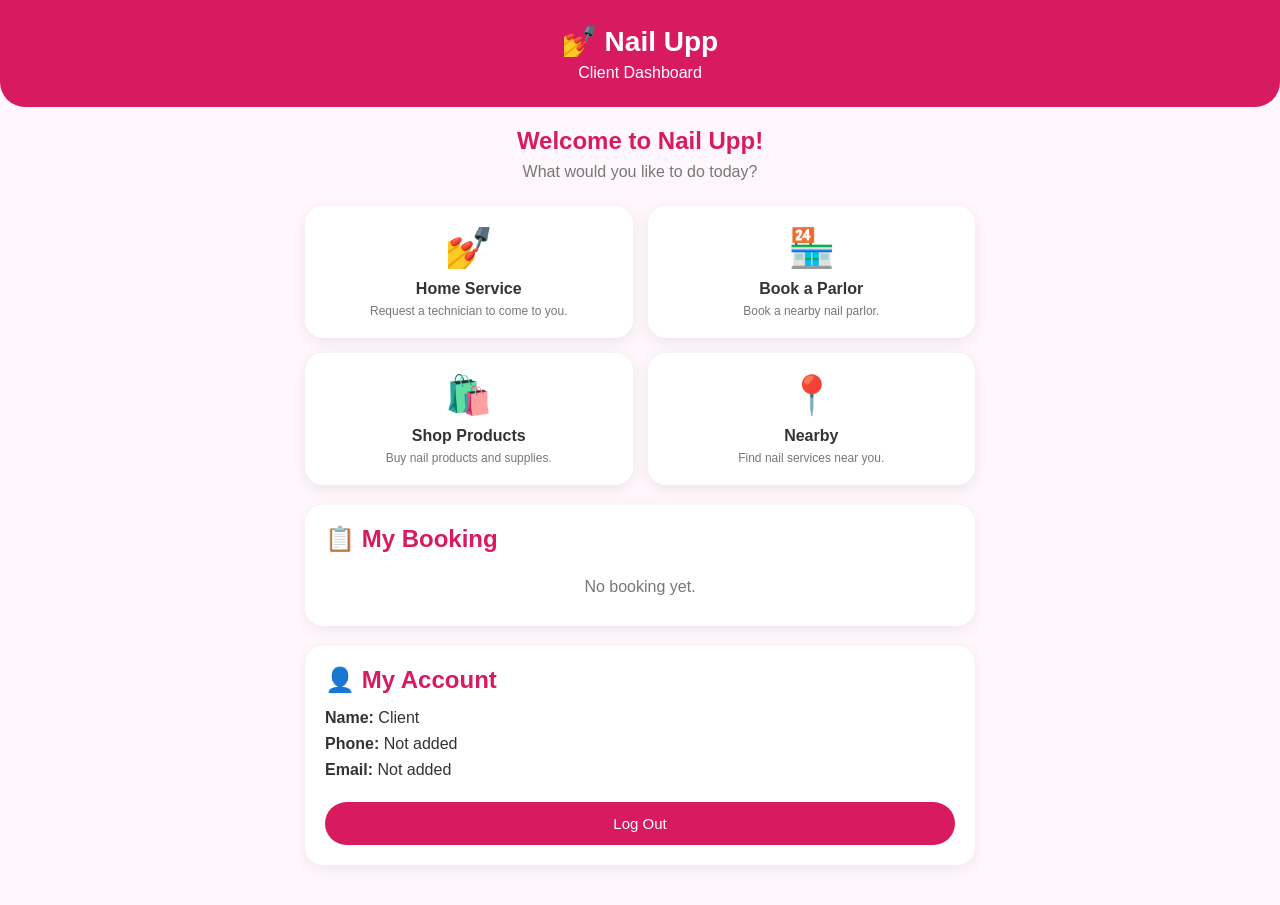
==== client.html @ 04df85ba "Update client.html" ====
<!DOCTYPE html>
<html lang="en">
<head>
  <meta charset="UTF-8">
  <meta name="viewport" content="width=device-width, initial-scale=1.0">
  <title>Nail Upp - Client</title>

  <style>
    * {
      box-sizing: border-box;
      margin: 0;
      padding: 0;
    }

    body {
      font-family: Arial, sans-serif;
      background: #fff7fb;
      color: #333;
    }

    header {
      background: #d81b60;
      color: white;
      text-align: center;
      padding: 25px 15px;
      border-radius: 0 0 25px 25px;
    }

    header h1 {
      font-size: 28px;
    }

    header p {
      margin-top: 6px;
    }

    .container {
      max-width: 700px;
      margin: auto;
      padding: 20px 15px 40px;
    }

    .welcome {
      text-align: center;
      margin-bottom: 25px;
    }

    .welcome h2 {
      color: #d81b60;
      margin-bottom: 8px;
    }

    .welcome p {
      color: #777;
    }

    .services {
      display: grid;
      grid-template-columns: 1fr 1fr;
      gap: 15px;
    }

    .service {
      background: white;
      padding: 20px 10px;
      border-radius: 18px;
      text-align: center;
      box-shadow: 0 4px 15px rgba(0,0,0,0.08);
      cursor: pointer;
    }

    .icon {
      font-size: 38px;
      margin-bottom: 10px;
    }

    .service h3 {
      font-size: 16px;
      margin-bottom: 6px;
    }

    .service p {
      font-size: 12px;
      color: #777;
    }

    .section {
      background: white;
      margin-top: 20px;
      padding: 20px;
      border-radius: 18px;
      box-shadow: 0 4px 15px rgba(0,0,0,0.07);
    }

    .section h2 {
      color: #d81b60;
      margin-bottom: 15px;
    }

    .booking {
      border: 1px solid #eee;
      padding: 15px;
      border-radius: 14px;
    }

    .booking p {
      margin: 8px 0;
      font-size: 14px;
    }

    .status {
      margin-top: 15px;
      padding: 12px;
      border-radius: 10px;
      text-align: center;
      background: #fff0f6;
      color: #d81b60;
      font-weight: bold;
    }

    .accepted {
      background: #e8f5e9;
      color: #2e7d32;
    }

    .account {
      background: white;
      margin-top: 20px;
      padding: 20px;
      border-radius: 18px;
      box-shadow: 0 4px 15px rgba(0,0,0,0.07);
    }

    .account h2 {
      color: #d81b60;
      margin-bottom: 15px;
    }

    .account p {
      margin: 8px 0;
    }

    .logout {
      width: 100%;
      margin-top: 15px;
      padding: 13px;
      border: none;
      border-radius: 25px;
      background: #d81b60;
      color: white;
      font-size: 15px;
    }

    .empty {
      color: #777;
      text-align: center;
      padding: 10px;
    }
  </style>
</head>

<body>

<header>
  <h1>💅 Nail Upp</h1>
  <p>Client Dashboard</p>
</header>

<div class="container">

  <div class="welcome">
    <h2>Welcome to Nail Upp!</h2>
    <p>What would you like to do today?</p>
  </div>

  <div class="services">

    <div class="service" onclick="orderTechnician()">
      <div class="icon">💅</div>
      <h3>Home Service</h3>
      <p>Request a technician to come to you.</p>
    </div>

    <div class="service" onclick="bookParlor()">
      <div class="icon">🏪</div>
      <h3>Book a Parlor</h3>
      <p>Book a nearby nail parlor.</p>
    </div>

    <div class="service" onclick="openShop()">
      <div class="icon">🛍️</div>
      <h3>Shop Products</h3>
      <p>Buy nail products and supplies.</p>
    </div>

    <div class="service" onclick="findNearby()">
      <div class="icon">📍</div>
      <h3>Nearby</h3>
      <p>Find nail services near you.</p>
    </div>

  </div>

  <div class="section">

    <h2>📋 My Booking</h2>

    <div id="booking">
      <p class="empty">No booking yet.</p>
    </div>

  </div>

  <div class="account">

    <h2>👤 My Account</h2>

    <p>
      <strong>Name:</strong>
      <span id="clientName">Client</span>
    </p>

    <p>
      <strong>Phone:</strong>
      <span id="clientPhone">Not added</span>
    </p>

    <p>
      <strong>Email:</strong>
      <span id="clientEmail">Not added</span>
    </p>

    <button class="logout" onclick="logout()">
      Log Out
    </button>

  </div>

</div>

<script>

document.getElementById("clientName").textContent =
  localStorage.getItem("nailUppName") || "Client";

document.getElementById("clientPhone").textContent =
  localStorage.getItem("nailUppPhone") || "Not added";

document.getElementById("clientEmail").textContent =
  localStorage.getItem("nailUppEmail") || "Not added";


function orderTechnician() {
  window.location.href = "home-service.html";
}


function bookParlor() {
  alert("Nail Parlor booking will be added next.");
}


function openShop() {
  window.location.href = "shop.html";
}


function findNearby() {
  alert("Nearby nail services will be added next.");
}


function loadBooking() {

  const saved =
    localStorage.getItem("nailUppServiceRequest");

  const booking =
    document.getElementById("booking");

  if (!saved) {

    booking.innerHTML =
      '<p class="empty">No booking yet.</p>';

    return;
  }

  const request = JSON.parse(saved);

  let statusClass = "status";

  if (request.status === "Accepted by technician") {
    statusClass = "status accepted";
  }

  booking.innerHTML =

    '<div class="booking">' +

    '<p><strong>Service:</strong> ' +
    request.service + '</p>' +

    '<p><strong>Date:</strong> ' +
    request.date + '</p>' +

    '<p><strong>Time:</strong> ' +
    request.time + '</p>' +

    '<p><strong>Location:</strong> ' +
    request.location + '</p>' +

    '<div class="' + statusClass + '">' +
    'STATUS: ' + request.status +
    '</div>' +

    '</div>';
}


function logout() {

  localStorage.clear();

  window.location.href = "index.html";
}


loadBooking();

</script>

</body>
</html>
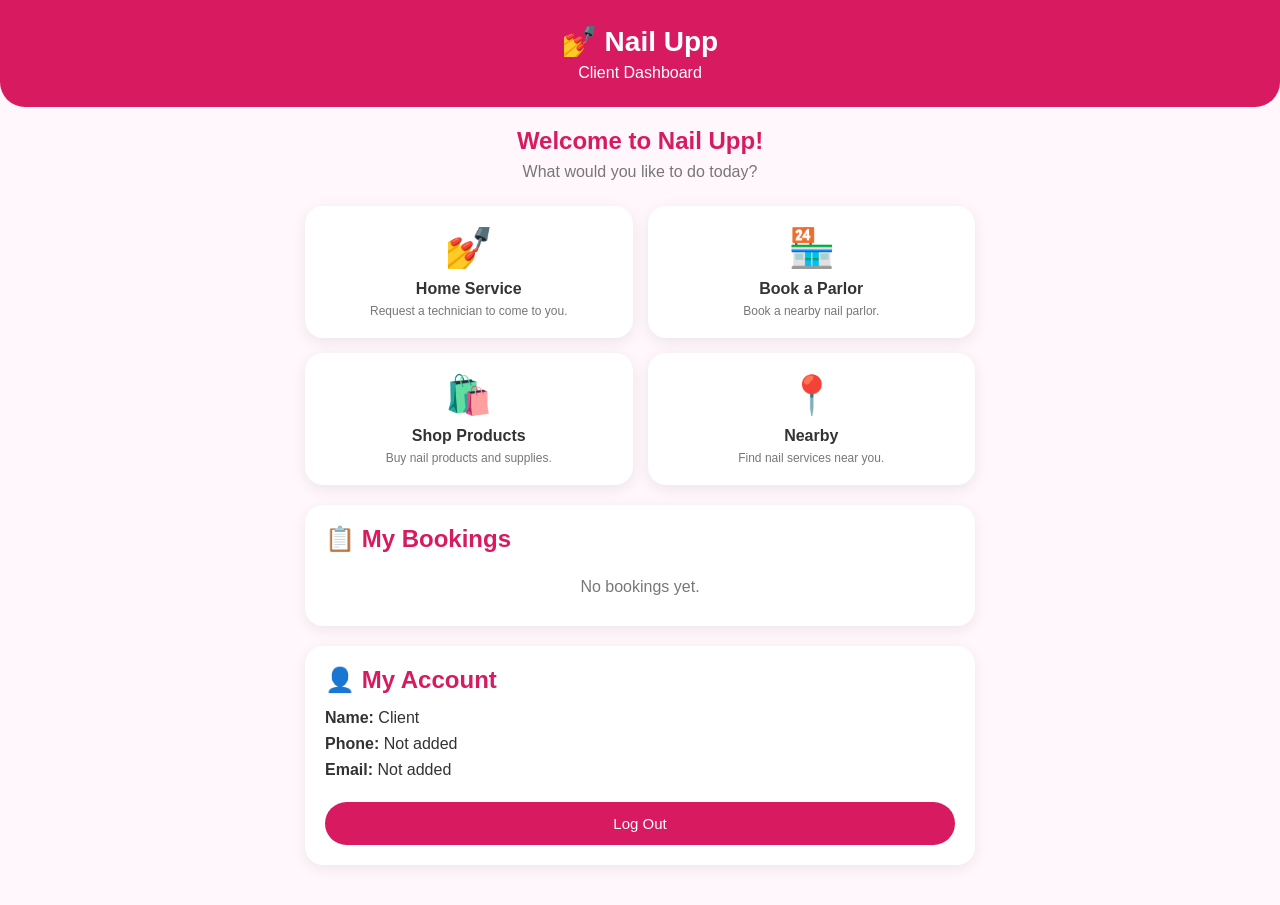
==== commit fe52529f: "Update client.html" ====
--- a/client.html
+++ b/client.html
@@ -101,6 +101,7 @@
       border: 1px solid #eee;
       padding: 15px;
       border-radius: 14px;
+      margin-bottom: 12px;
     }
 
     .booking p {
@@ -203,10 +204,10 @@
 
   <div class="section">
 
-    <h2>📋 My Booking</h2>
-
-    <div id="booking">
-      <p class="empty">No booking yet.</p>
+    <h2>📋 My Bookings</h2>
+
+    <div id="bookings">
+      <p class="empty">No bookings yet.</p>
     </div>
 
   </div>
@@ -256,7 +257,7 @@
 
 
 function bookParlor() {
-  alert("Nail Parlor booking will be added next.");
+  window.location.href = "parlor-booking.html";
 }
 
 
@@ -270,51 +271,83 @@
 }
 
 
-function loadBooking() {
-
-  const saved =
+function loadBookings() {
+
+  let html = "";
+
+  const homeRequest =
     localStorage.getItem("nailUppServiceRequest");
 
-  const booking =
-    document.getElementById("booking");
-
-  if (!saved) {
-
-    booking.innerHTML =
-      '<p class="empty">No booking yet.</p>';
-
-    return;
+  const parlorBooking =
+    localStorage.getItem("nailUppParlorBooking");
+
+
+  if (homeRequest) {
+
+    const request = JSON.parse(homeRequest);
+
+    let statusClass = "status";
+
+    if (request.status === "Accepted by technician") {
+      statusClass = "status accepted";
+    }
+
+    html +=
+      '<div class="booking">' +
+      '<p><strong>💅 Home Service</strong></p>' +
+      '<p><strong>Service:</strong> ' +
+      request.service + '</p>' +
+      '<p><strong>Date:</strong> ' +
+      request.date + '</p>' +
+      '<p><strong>Time:</strong> ' +
+      request.time + '</p>' +
+      '<p><strong>Location:</strong> ' +
+      request.location + '</p>' +
+      '<div class="' + statusClass + '">' +
+      'STATUS: ' + request.status +
+      '</div>' +
+      '</div>';
   }
 
-  const request = JSON.parse(saved);
-
-  let statusClass = "status";
-
-  if (request.status === "Accepted by technician") {
-    statusClass = "status accepted";
+
+  if (parlorBooking) {
+
+    const booking = JSON.parse(parlorBooking);
+
+    let statusClass = "status";
+
+    if (booking.status === "Accepted by parlor") {
+      statusClass = "status accepted";
+    }
+
+    html +=
+      '<div class="booking">' +
+      '<p><strong>🏪 Nail Parlor</strong></p>' +
+      '<p><strong>Parlor:</strong> ' +
+      booking.parlorName + '</p>' +
+      '<p><strong>Service:</strong> ' +
+      booking.service + '</p>' +
+      '<p><strong>Date:</strong> ' +
+      booking.date + '</p>' +
+      '<p><strong>Time:</strong> ' +
+      booking.time + '</p>' +
+      '<div class="' + statusClass + '">' +
+      'STATUS: ' + booking.status +
+      '</div>' +
+      '</div>';
   }
 
-  booking.innerHTML =
-
-    '<div class="booking">' +
-
-    '<p><strong>Service:</strong> ' +
-    request.service + '</p>' +
-
-    '<p><strong>Date:</strong> ' +
-    request.date + '</p>' +
-
-    '<p><strong>Time:</strong> ' +
-    request.time + '</p>' +
-
-    '<p><strong>Location:</strong> ' +
-    request.location + '</p>' +
-
-    '<div class="' + statusClass + '">' +
-    'STATUS: ' + request.status +
-    '</div>' +
-
-    '</div>';
+
+  if (html === "") {
+
+    document.getElementById("bookings").innerHTML =
+      '<p class="empty">No bookings yet.</p>';
+
+  } else {
+
+    document.getElementById("bookings").innerHTML =
+      html;
+  }
 }
 
 
@@ -326,7 +359,7 @@
 }
 
 
-loadBooking();
+loadBookings();
 
 </script>
 
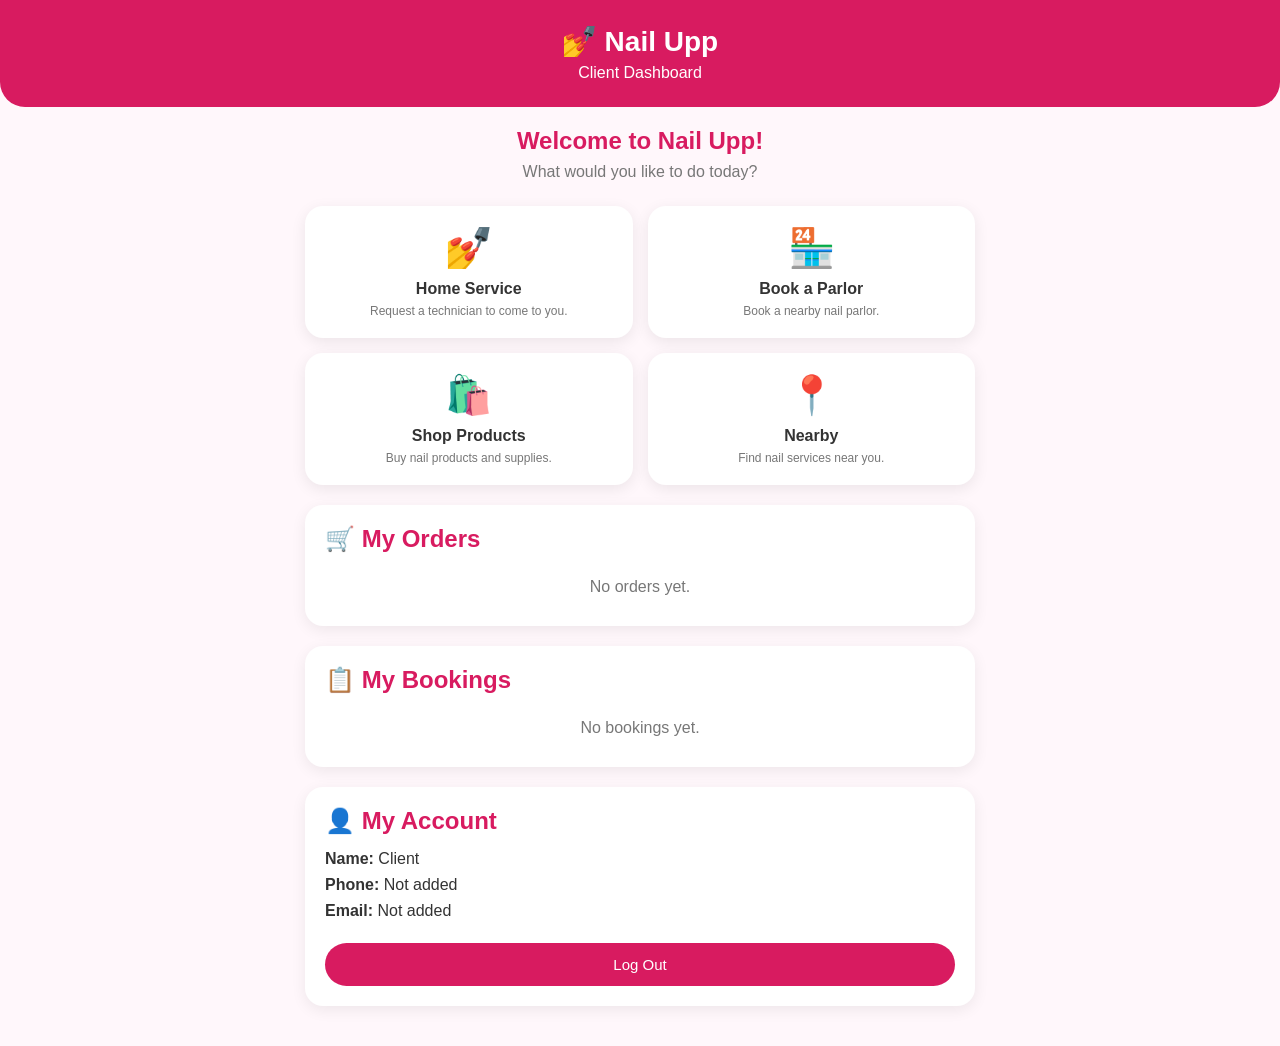
==== commit 7cb9c072: "Update client.html" ====
--- a/client.html
+++ b/client.html
@@ -1,4 +1,4 @@
-<!DOCTYPE html>
+  <!DOCTYPE html>
 <html lang="en">
 <head>
   <meta charset="UTF-8">
@@ -84,7 +84,8 @@
       color: #777;
     }
 
-    .section {
+    .section,
+    .account {
       background: white;
       margin-top: 20px;
       padding: 20px;
@@ -92,19 +93,22 @@
       box-shadow: 0 4px 15px rgba(0,0,0,0.07);
     }
 
-    .section h2 {
+    .section h2,
+    .account h2 {
       color: #d81b60;
       margin-bottom: 15px;
     }
 
-    .booking {
+    .booking,
+    .order {
       border: 1px solid #eee;
       padding: 15px;
       border-radius: 14px;
       margin-bottom: 12px;
     }
 
-    .booking p {
+    .booking p,
+    .order p {
       margin: 8px 0;
       font-size: 14px;
     }
@@ -124,17 +128,27 @@
       color: #2e7d32;
     }
 
-    .account {
-      background: white;
-      margin-top: 20px;
-      padding: 20px;
-      border-radius: 18px;
-      box-shadow: 0 4px 15px rgba(0,0,0,0.07);
-    }
-
-    .account h2 {
-      color: #d81b60;
-      margin-bottom: 15px;
+    .declined {
+      background: #ffebee;
+      color: #c62828;
+    }
+
+    .waiting {
+      background: #fff3cd;
+      color: #856404;
+    }
+
+    .order-item {
+      background: #fff7fb;
+      padding: 10px;
+      border-radius: 10px;
+      margin-top: 8px;
+    }
+
+    .total {
+      font-size: 17px;
+      font-weight: bold;
+      margin-top: 12px;
     }
 
     .account p {
@@ -174,6 +188,9 @@
     <p>What would you like to do today?</p>
   </div>
 
+
+  <!-- MAIN SERVICES -->
+
   <div class="services">
 
     <div class="service" onclick="orderTechnician()">
@@ -182,18 +199,21 @@
       <p>Request a technician to come to you.</p>
     </div>
 
+
     <div class="service" onclick="bookParlor()">
       <div class="icon">🏪</div>
       <h3>Book a Parlor</h3>
       <p>Book a nearby nail parlor.</p>
     </div>
 
+
     <div class="service" onclick="openShop()">
       <div class="icon">🛍️</div>
       <h3>Shop Products</h3>
       <p>Buy nail products and supplies.</p>
     </div>
 
+
     <div class="service" onclick="findNearby()">
       <div class="icon">📍</div>
       <h3>Nearby</h3>
@@ -202,15 +222,42 @@
 
   </div>
 
+
+  <!-- MY ORDERS -->
+
   <div class="section">
 
+    <h2>🛒 My Orders</h2>
+
+    <div id="myOrders">
+
+      <p class="empty">
+        No orders yet.
+      </p>
+
+    </div>
+
+  </div>
+
+
+  <!-- MY BOOKINGS -->
+
+  <div class="section">
+
     <h2>📋 My Bookings</h2>
 
     <div id="bookings">
-      <p class="empty">No bookings yet.</p>
+
+      <p class="empty">
+        No bookings yet.
+      </p>
+
     </div>
 
   </div>
+
+
+  <!-- ACCOUNT -->
 
   <div class="account">
 
@@ -239,7 +286,10 @@
 
 </div>
 
+
 <script>
+
+/* CLIENT INFORMATION */
 
 document.getElementById("clientName").textContent =
   localStorage.getItem("nailUppName") || "Client";
@@ -251,90 +301,193 @@
   localStorage.getItem("nailUppEmail") || "Not added";
 
 
+/* NAVIGATION */
+
 function orderTechnician() {
-  window.location.href = "home-service.html";
+
+  window.location.href =
+    "home-service.html";
+
 }
 
 
 function bookParlor() {
-  window.location.href = "parlor-booking.html";
+
+  window.location.href =
+    "parlor-booking.html";
+
 }
 
 
 function openShop() {
-  window.location.href = "shop.html";
+
+  window.location.href =
+    "shop-products.html";
+
 }
 
 
 function findNearby() {
-  alert("Nearby nail services will be added next.");
+
+  alert(
+    "Nearby nail services will be added next."
+  );
+
 }
 
 
+/* MY BOOKINGS */
+
 function loadBookings() {
 
   let html = "";
 
+
   const homeRequest =
-    localStorage.getItem("nailUppServiceRequest");
+    localStorage.getItem(
+      "nailUppServiceRequest"
+    );
+
 
   const parlorBooking =
-    localStorage.getItem("nailUppParlorBooking");
+    localStorage.getItem(
+      "nailUppParlorBooking"
+    );
 
 
   if (homeRequest) {
 
-    const request = JSON.parse(homeRequest);
-
-    let statusClass = "status";
-
-    if (request.status === "Accepted by technician") {
-      statusClass = "status accepted";
-    }
+    const request =
+      JSON.parse(homeRequest);
+
+
+    let statusClass =
+      "status";
+
+
+    if (
+      request.status ===
+      "Accepted by technician"
+    ) {
+
+      statusClass =
+        "status accepted";
+
+    }
+
+
+    if (
+      request.status ===
+      "Declined by technician"
+    ) {
+
+      statusClass =
+        "status declined";
+
+    }
+
 
     html +=
+
       '<div class="booking">' +
+
       '<p><strong>💅 Home Service</strong></p>' +
+
       '<p><strong>Service:</strong> ' +
-      request.service + '</p>' +
+      request.service +
+      '</p>' +
+
       '<p><strong>Date:</strong> ' +
-      request.date + '</p>' +
+      request.date +
+      '</p>' +
+
       '<p><strong>Time:</strong> ' +
-      request.time + '</p>' +
+      request.time +
+      '</p>' +
+
       '<p><strong>Location:</strong> ' +
-      request.location + '</p>' +
-      '<div class="' + statusClass + '">' +
-      'STATUS: ' + request.status +
+      request.location +
+      '</p>' +
+
+      '<div class="' +
+      statusClass +
+      '">' +
+
+      'STATUS: ' +
+      request.status +
+
       '</div>' +
+
       '</div>';
+
   }
 
 
   if (parlorBooking) {
 
-    const booking = JSON.parse(parlorBooking);
-
-    let statusClass = "status";
-
-    if (booking.status === "Accepted by parlor") {
-      statusClass = "status accepted";
-    }
+    const booking =
+      JSON.parse(parlorBooking);
+
+
+    let statusClass =
+      "status";
+
+
+    if (
+      booking.status ===
+      "Accepted by parlor"
+    ) {
+
+      statusClass =
+        "status accepted";
+
+    }
+
+
+    if (
+      booking.status ===
+      "Declined by parlor"
+    ) {
+
+      statusClass =
+        "status declined";
+
+    }
+
 
     html +=
+
       '<div class="booking">' +
+
       '<p><strong>🏪 Nail Parlor</strong></p>' +
+
       '<p><strong>Parlor:</strong> ' +
-      booking.parlorName + '</p>' +
+      booking.parlorName +
+      '</p>' +
+
       '<p><strong>Service:</strong> ' +
-      booking.service + '</p>' +
+      booking.service +
+      '</p>' +
+
       '<p><strong>Date:</strong> ' +
-      booking.date + '</p>' +
+      booking.date +
+      '</p>' +
+
       '<p><strong>Time:</strong> ' +
-      booking.time + '</p>' +
-      '<div class="' + statusClass + '">' +
-      'STATUS: ' + booking.status +
+      booking.time +
+      '</p>' +
+
+      '<div class="' +
+      statusClass +
+      '">' +
+
+      'STATUS: ' +
+      booking.status +
+
       '</div>' +
+
       '</div>';
+
   }
 
 
@@ -347,19 +500,171 @@
 
     document.getElementById("bookings").innerHTML =
       html;
+
   }
+
 }
 
 
+/* MY ORDERS */
+
+function loadMyOrders() {
+
+  const saved =
+    localStorage.getItem(
+      "nailUppProductOrder"
+    );
+
+
+  const container =
+    document.getElementById("myOrders");
+
+
+  if (!saved) {
+
+    container.innerHTML =
+      '<p class="empty">No orders yet.</p>';
+
+    return;
+
+  }
+
+
+  const order =
+    JSON.parse(saved);
+
+
+  let statusClass =
+    "status";
+
+
+  if (
+    order.status ===
+    "Accepted by shop"
+  ) {
+
+    statusClass =
+      "status accepted";
+
+  }
+
+
+  if (
+    order.status ===
+    "Declined by shop"
+  ) {
+
+    statusClass =
+      "status declined";
+
+  }
+
+
+  if (
+    order.status ===
+    "Waiting for shop"
+  ) {
+
+    statusClass =
+      "status waiting";
+
+  }
+
+
+  let html =
+
+    '<div class="order">' +
+
+    '<p><strong>Order:</strong> ' +
+    order.id +
+    '</p>' +
+
+    '<p><strong>Shop:</strong> ' +
+    (order.shopName || "Nail Shop") +
+    '</p>';
+
+
+  order.items.forEach(
+    function(item) {
+
+      html +=
+
+        '<div class="order-item">' +
+
+        '<strong>' +
+        item.name +
+        '</strong>' +
+
+        '<p>Quantity: ' +
+        item.quantity +
+        '</p>' +
+
+        '<p>Price: UGX ' +
+        Number(
+          item.price
+        ).toLocaleString() +
+        '</p>' +
+
+        '<p>Subtotal: UGX ' +
+        Number(
+          item.price *
+          item.quantity
+        ).toLocaleString() +
+        '</p>' +
+
+        '</div>';
+
+    }
+  );
+
+
+  html +=
+
+    '<p class="total">' +
+
+    'TOTAL: UGX ' +
+
+    Number(
+      order.total
+    ).toLocaleString() +
+
+    '</p>' +
+
+    '<div class="' +
+    statusClass +
+    '">' +
+
+    'STATUS: ' +
+    order.status +
+
+    '</div>' +
+
+    '</div>';
+
+
+  container.innerHTML =
+    html;
+
+}
+
+
+/* LOGOUT */
+
 function logout() {
 
   localStorage.clear();
 
-  window.location.href = "index.html";
+  window.location.href =
+    "index.html";
+
 }
 
 
+/* START */
+
 loadBookings();
+
+loadMyOrders();
 
 </script>
 
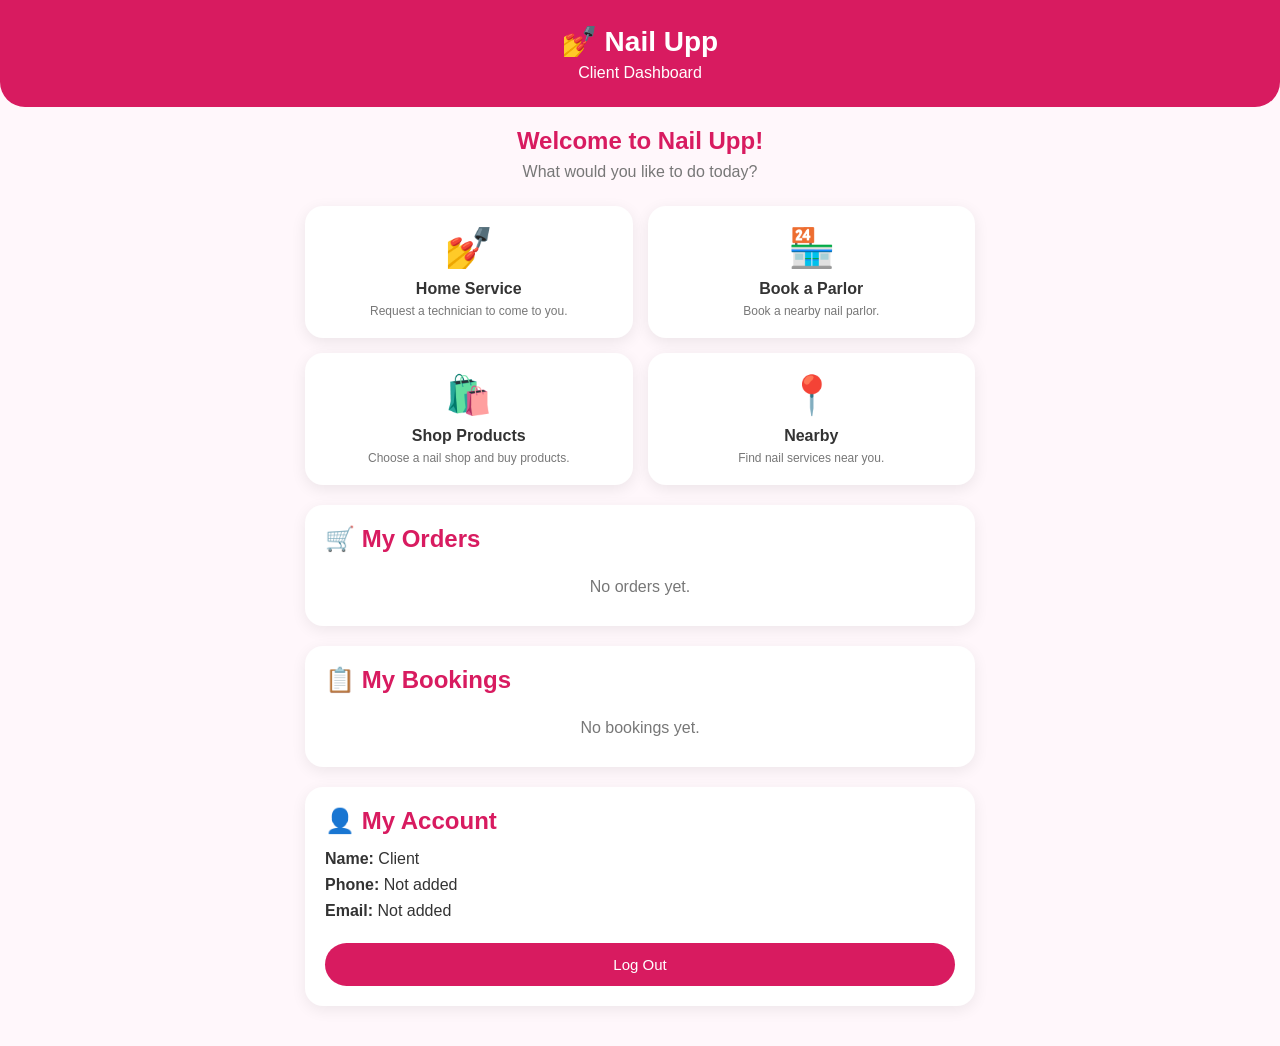
==== commit d9e73f0b: "Update client.html" ====
--- a/client.html
+++ b/client.html
@@ -1,4 +1,4 @@
-  <!DOCTYPE html>
+<!DOCTYPE html>
 <html lang="en">
 <head>
   <meta charset="UTF-8">
@@ -189,8 +189,6 @@
   </div>
 
 
-  <!-- MAIN SERVICES -->
-
   <div class="services">
 
     <div class="service" onclick="orderTechnician()">
@@ -210,7 +208,7 @@
     <div class="service" onclick="openShop()">
       <div class="icon">🛍️</div>
       <h3>Shop Products</h3>
-      <p>Buy nail products and supplies.</p>
+      <p>Choose a nail shop and buy products.</p>
     </div>
 
 
@@ -230,11 +228,7 @@
     <h2>🛒 My Orders</h2>
 
     <div id="myOrders">
-
-      <p class="empty">
-        No orders yet.
-      </p>
-
+      <p class="empty">No orders yet.</p>
     </div>
 
   </div>
@@ -247,11 +241,7 @@
     <h2>📋 My Bookings</h2>
 
     <div id="bookings">
-
-      <p class="empty">
-        No bookings yet.
-      </p>
-
+      <p class="empty">No bookings yet.</p>
     </div>
 
   </div>
@@ -304,55 +294,36 @@
 /* NAVIGATION */
 
 function orderTechnician() {
-
-  window.location.href =
-    "home-service.html";
-
+  window.location.href = "home-service.html";
 }
 
 
 function bookParlor() {
-
-  window.location.href =
-    "parlor-booking.html";
-
+  window.location.href = "parlor-booking.html";
 }
 
 
 function openShop() {
-
-  window.location.href =
-    "shop-products.html";
-
+  window.location.href = "shops.html";
 }
 
 
 function findNearby() {
-
-  alert(
-    "Nearby nail services will be added next."
-  );
-
-}
-
-
-/* MY BOOKINGS */
+  alert("Nearby nail services will be added next.");
+}
+
+
+/* BOOKINGS */
 
 function loadBookings() {
 
   let html = "";
 
-
   const homeRequest =
-    localStorage.getItem(
-      "nailUppServiceRequest"
-    );
-
+    localStorage.getItem("nailUppServiceRequest");
 
   const parlorBooking =
-    localStorage.getItem(
-      "nailUppParlorBooking"
-    );
+    localStorage.getItem("nailUppParlorBooking");
 
 
   if (homeRequest) {
@@ -360,66 +331,31 @@
     const request =
       JSON.parse(homeRequest);
 
-
-    let statusClass =
-      "status";
-
-
-    if (
-      request.status ===
-      "Accepted by technician"
-    ) {
-
-      statusClass =
-        "status accepted";
-
-    }
-
-
-    if (
-      request.status ===
-      "Declined by technician"
-    ) {
-
-      statusClass =
-        "status declined";
-
-    }
-
+    let statusClass = "status";
+
+    if (request.status === "Accepted by technician") {
+      statusClass = "status accepted";
+    }
+
+    if (request.status === "Declined by technician") {
+      statusClass = "status declined";
+    }
 
     html +=
-
       '<div class="booking">' +
-
       '<p><strong>💅 Home Service</strong></p>' +
-
       '<p><strong>Service:</strong> ' +
-      request.service +
-      '</p>' +
-
+      request.service + '</p>' +
       '<p><strong>Date:</strong> ' +
-      request.date +
-      '</p>' +
-
+      request.date + '</p>' +
       '<p><strong>Time:</strong> ' +
-      request.time +
-      '</p>' +
-
+      request.time + '</p>' +
       '<p><strong>Location:</strong> ' +
-      request.location +
-      '</p>' +
-
-      '<div class="' +
-      statusClass +
-      '">' +
-
-      'STATUS: ' +
-      request.status +
-
+      request.location + '</p>' +
+      '<div class="' + statusClass + '">' +
+      'STATUS: ' + request.status +
       '</div>' +
-
       '</div>';
-
   }
 
 
@@ -428,66 +364,31 @@
     const booking =
       JSON.parse(parlorBooking);
 
-
-    let statusClass =
-      "status";
-
-
-    if (
-      booking.status ===
-      "Accepted by parlor"
-    ) {
-
-      statusClass =
-        "status accepted";
-
-    }
-
-
-    if (
-      booking.status ===
-      "Declined by parlor"
-    ) {
-
-      statusClass =
-        "status declined";
-
-    }
-
+    let statusClass = "status";
+
+    if (booking.status === "Accepted by parlor") {
+      statusClass = "status accepted";
+    }
+
+    if (booking.status === "Declined by parlor") {
+      statusClass = "status declined";
+    }
 
     html +=
-
       '<div class="booking">' +
-
       '<p><strong>🏪 Nail Parlor</strong></p>' +
-
       '<p><strong>Parlor:</strong> ' +
-      booking.parlorName +
-      '</p>' +
-
+      booking.parlorName + '</p>' +
       '<p><strong>Service:</strong> ' +
-      booking.service +
-      '</p>' +
-
+      booking.service + '</p>' +
       '<p><strong>Date:</strong> ' +
-      booking.date +
-      '</p>' +
-
+      booking.date + '</p>' +
       '<p><strong>Time:</strong> ' +
-      booking.time +
-      '</p>' +
-
-      '<div class="' +
-      statusClass +
-      '">' +
-
-      'STATUS: ' +
-      booking.status +
-
+      booking.time + '</p>' +
+      '<div class="' + statusClass + '">' +
+      'STATUS: ' + booking.status +
       '</div>' +
-
       '</div>';
-
   }
 
 
@@ -500,9 +401,7 @@
 
     document.getElementById("bookings").innerHTML =
       html;
-
-  }
-
+  }
 }
 
 
@@ -511,10 +410,7 @@
 function loadMyOrders() {
 
   const saved =
-    localStorage.getItem(
-      "nailUppProductOrder"
-    );
-
+    localStorage.getItem("nailUppProductOrder");
 
   const container =
     document.getElementById("myOrders");
@@ -526,108 +422,71 @@
       '<p class="empty">No orders yet.</p>';
 
     return;
-
   }
 
 
   const order =
     JSON.parse(saved);
 
-
-  let statusClass =
-    "status";
-
-
-  if (
-    order.status ===
-    "Accepted by shop"
-  ) {
-
-    statusClass =
-      "status accepted";
-
-  }
-
-
-  if (
-    order.status ===
-    "Declined by shop"
-  ) {
-
-    statusClass =
-      "status declined";
-
-  }
-
-
-  if (
-    order.status ===
-    "Waiting for shop"
-  ) {
-
-    statusClass =
-      "status waiting";
-
+  let statusClass = "status";
+
+
+  if (order.status === "Accepted by shop") {
+    statusClass = "status accepted";
+  }
+
+  if (order.status === "Declined by shop") {
+    statusClass = "status declined";
+  }
+
+  if (order.status === "Waiting for shop") {
+    statusClass = "status waiting";
   }
 
 
   let html =
-
     '<div class="order">' +
 
     '<p><strong>Order:</strong> ' +
-    order.id +
-    '</p>' +
+    order.id + '</p>' +
 
     '<p><strong>Shop:</strong> ' +
     (order.shopName || "Nail Shop") +
     '</p>';
 
 
-  order.items.forEach(
-    function(item) {
-
-      html +=
-
-        '<div class="order-item">' +
-
-        '<strong>' +
-        item.name +
-        '</strong>' +
-
-        '<p>Quantity: ' +
-        item.quantity +
-        '</p>' +
-
-        '<p>Price: UGX ' +
-        Number(
-          item.price
-        ).toLocaleString() +
-        '</p>' +
-
-        '<p>Subtotal: UGX ' +
-        Number(
-          item.price *
-          item.quantity
-        ).toLocaleString() +
-        '</p>' +
-
-        '</div>';
-
-    }
-  );
+  order.items.forEach(function(item) {
+
+    html +=
+      '<div class="order-item">' +
+
+      '<strong>' +
+      item.name +
+      '</strong>' +
+
+      '<p>Quantity: ' +
+      item.quantity +
+      '</p>' +
+
+      '<p>Price: UGX ' +
+      Number(item.price).toLocaleString() +
+      '</p>' +
+
+      '<p>Subtotal: UGX ' +
+      Number(
+        item.price * item.quantity
+      ).toLocaleString() +
+      '</p>' +
+
+      '</div>';
+
+  });
 
 
   html +=
-
     '<p class="total">' +
-
     'TOTAL: UGX ' +
-
-    Number(
-      order.total
-    ).toLocaleString() +
-
+    Number(order.total).toLocaleString() +
     '</p>' +
 
     '<div class="' +
@@ -644,7 +503,6 @@
 
   container.innerHTML =
     html;
-
 }
 
 
@@ -656,7 +514,6 @@
 
   window.location.href =
     "index.html";
-
 }
 
 
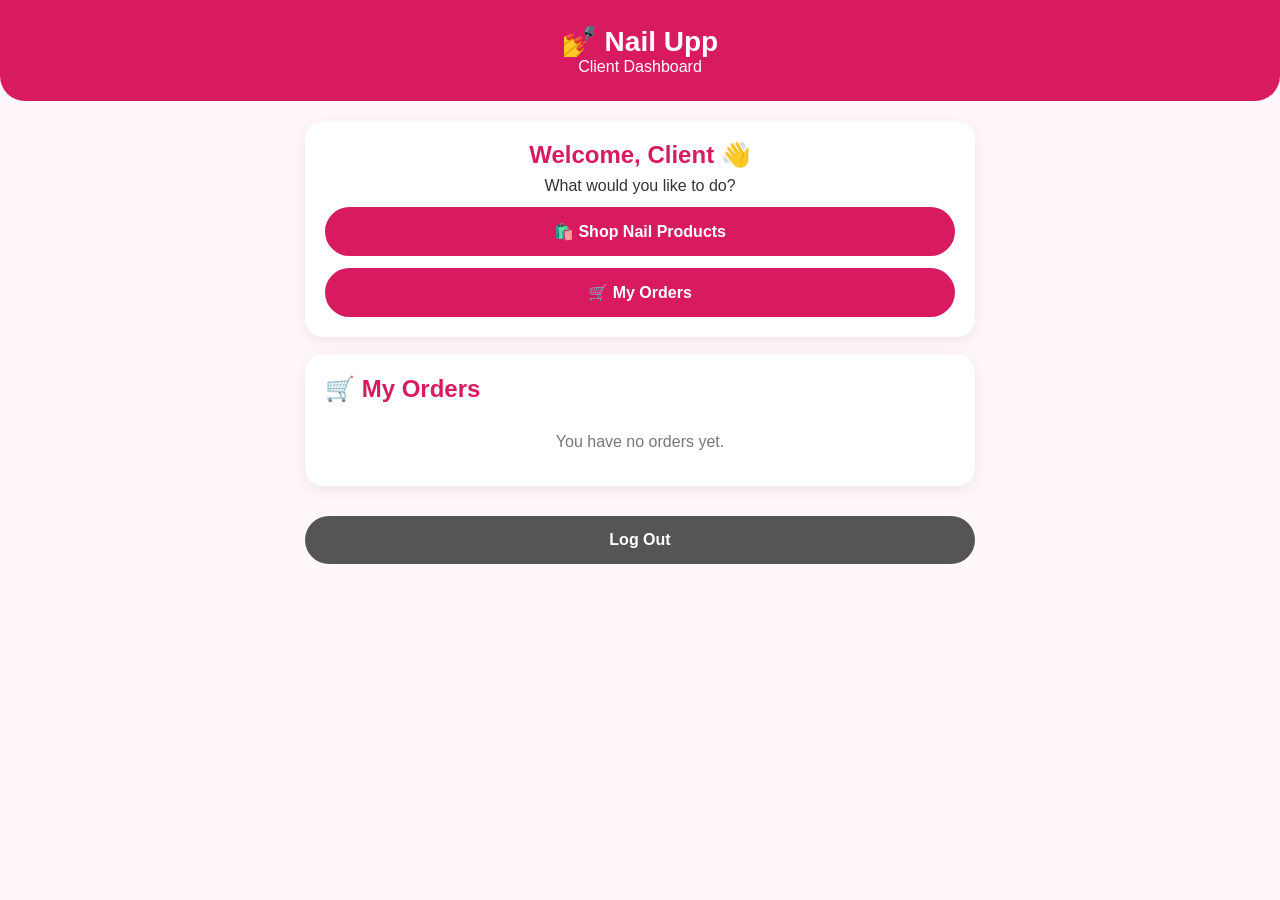
==== commit 0d6b4a94: "Update client.html" ====
--- a/client.html
+++ b/client.html
@@ -1,177 +1,133 @@
 <!DOCTYPE html>
 <html lang="en">
 <head>
-  <meta charset="UTF-8">
-  <meta name="viewport" content="width=device-width, initial-scale=1.0">
-  <title>Nail Upp - Client</title>
-
-  <style>
-    * {
-      box-sizing: border-box;
-      margin: 0;
-      padding: 0;
-    }
-
-    body {
-      font-family: Arial, sans-serif;
-      background: #fff7fb;
-      color: #333;
-    }
-
-    header {
-      background: #d81b60;
-      color: white;
-      text-align: center;
-      padding: 25px 15px;
-      border-radius: 0 0 25px 25px;
-    }
-
-    header h1 {
-      font-size: 28px;
-    }
-
-    header p {
-      margin-top: 6px;
-    }
-
-    .container {
-      max-width: 700px;
-      margin: auto;
-      padding: 20px 15px 40px;
-    }
-
-    .welcome {
-      text-align: center;
-      margin-bottom: 25px;
-    }
-
-    .welcome h2 {
-      color: #d81b60;
-      margin-bottom: 8px;
-    }
-
-    .welcome p {
-      color: #777;
-    }
-
-    .services {
-      display: grid;
-      grid-template-columns: 1fr 1fr;
-      gap: 15px;
-    }
-
-    .service {
-      background: white;
-      padding: 20px 10px;
-      border-radius: 18px;
-      text-align: center;
-      box-shadow: 0 4px 15px rgba(0,0,0,0.08);
-      cursor: pointer;
-    }
-
-    .icon {
-      font-size: 38px;
-      margin-bottom: 10px;
-    }
-
-    .service h3 {
-      font-size: 16px;
-      margin-bottom: 6px;
-    }
-
-    .service p {
-      font-size: 12px;
-      color: #777;
-    }
-
-    .section,
-    .account {
-      background: white;
-      margin-top: 20px;
-      padding: 20px;
-      border-radius: 18px;
-      box-shadow: 0 4px 15px rgba(0,0,0,0.07);
-    }
-
-    .section h2,
-    .account h2 {
-      color: #d81b60;
-      margin-bottom: 15px;
-    }
-
-    .booking,
-    .order {
-      border: 1px solid #eee;
-      padding: 15px;
-      border-radius: 14px;
-      margin-bottom: 12px;
-    }
-
-    .booking p,
-    .order p {
-      margin: 8px 0;
-      font-size: 14px;
-    }
-
-    .status {
-      margin-top: 15px;
-      padding: 12px;
-      border-radius: 10px;
-      text-align: center;
-      background: #fff0f6;
-      color: #d81b60;
-      font-weight: bold;
-    }
-
-    .accepted {
-      background: #e8f5e9;
-      color: #2e7d32;
-    }
-
-    .declined {
-      background: #ffebee;
-      color: #c62828;
-    }
-
-    .waiting {
-      background: #fff3cd;
-      color: #856404;
-    }
-
-    .order-item {
-      background: #fff7fb;
-      padding: 10px;
-      border-radius: 10px;
-      margin-top: 8px;
-    }
-
-    .total {
-      font-size: 17px;
-      font-weight: bold;
-      margin-top: 12px;
-    }
-
-    .account p {
-      margin: 8px 0;
-    }
-
-    .logout {
-      width: 100%;
-      margin-top: 15px;
-      padding: 13px;
-      border: none;
-      border-radius: 25px;
-      background: #d81b60;
-      color: white;
-      font-size: 15px;
-    }
-
-    .empty {
-      color: #777;
-      text-align: center;
-      padding: 10px;
-    }
-  </style>
+<meta charset="UTF-8">
+<meta name="viewport" content="width=device-width, initial-scale=1.0">
+<title>Nail Upp - Client</title>
+
+<style>
+* {
+  box-sizing: border-box;
+  margin: 0;
+  padding: 0;
+}
+
+body {
+  font-family: Arial, sans-serif;
+  background: #fff7fb;
+  color: #333;
+}
+
+header {
+  background: #d81b60;
+  color: white;
+  text-align: center;
+  padding: 25px 15px;
+  border-radius: 0 0 25px 25px;
+}
+
+header h1 {
+  font-size: 28px;
+}
+
+.container {
+  max-width: 700px;
+  margin: auto;
+  padding: 20px 15px 40px;
+}
+
+.welcome,
+.card {
+  background: white;
+  padding: 20px;
+  margin-bottom: 18px;
+  border-radius: 18px;
+  box-shadow: 0 4px 15px rgba(0,0,0,0.08);
+}
+
+.welcome {
+  text-align: center;
+}
+
+.welcome h2 {
+  color: #d81b60;
+  margin-bottom: 8px;
+}
+
+.menu-button {
+  width: 100%;
+  border: none;
+  border-radius: 25px;
+  padding: 15px;
+  margin-top: 12px;
+  background: #d81b60;
+  color: white;
+  font-size: 16px;
+  font-weight: bold;
+}
+
+.orders-title {
+  color: #d81b60;
+  margin-bottom: 15px;
+}
+
+.order {
+  border: 1px solid #eee;
+  padding: 15px;
+  border-radius: 15px;
+  margin-bottom: 15px;
+}
+
+.order p {
+  margin: 7px 0;
+}
+
+.item {
+  background: #fff7fb;
+  padding: 10px;
+  border-radius: 10px;
+  margin-top: 8px;
+}
+
+.total {
+  font-size: 17px;
+  font-weight: bold;
+  margin-top: 12px;
+}
+
+.status {
+  text-align: center;
+  padding: 10px;
+  border-radius: 10px;
+  margin-top: 12px;
+  font-weight: bold;
+}
+
+.waiting {
+  background: #fff3cd;
+  color: #856404;
+}
+
+.accepted {
+  background: #e8f5e9;
+  color: #2e7d32;
+}
+
+.declined {
+  background: #ffebee;
+  color: #c62828;
+}
+
+.empty {
+  text-align: center;
+  color: #777;
+  padding: 15px;
+}
+
+.logout {
+  background: #555;
+}
+</style>
 </head>
 
 <body>
@@ -184,325 +140,255 @@
 <div class="container">
 
   <div class="welcome">
-    <h2>Welcome to Nail Upp!</h2>
-    <p>What would you like to do today?</p>
+    <h2>Welcome, <span id="clientName">Client</span> 👋</h2>
+    <p>What would you like to do?</p>
+
+    <button class="menu-button"
+      onclick="openShops()">
+      🛍️ Shop Nail Products
+    </button>
+
+    <button class="menu-button"
+      onclick="showOrders()">
+      🛒 My Orders
+    </button>
   </div>
 
 
-  <div class="services">
-
-    <div class="service" onclick="orderTechnician()">
-      <div class="icon">💅</div>
-      <h3>Home Service</h3>
-      <p>Request a technician to come to you.</p>
+  <div class="card" id="ordersSection">
+
+    <h2 class="orders-title">
+      🛒 My Orders
+    </h2>
+
+    <div id="orders">
+      <p class="empty">
+        You have no orders yet.
+      </p>
     </div>
 
-
-    <div class="service" onclick="bookParlor()">
-      <div class="icon">🏪</div>
-      <h3>Book a Parlor</h3>
-      <p>Book a nearby nail parlor.</p>
-    </div>
-
-
-    <div class="service" onclick="openShop()">
-      <div class="icon">🛍️</div>
-      <h3>Shop Products</h3>
-      <p>Choose a nail shop and buy products.</p>
-    </div>
-
-
-    <div class="service" onclick="findNearby()">
-      <div class="icon">📍</div>
-      <h3>Nearby</h3>
-      <p>Find nail services near you.</p>
-    </div>
-
   </div>
 
 
-  <!-- MY ORDERS -->
-
-  <div class="section">
-
-    <h2>🛒 My Orders</h2>
-
-    <div id="myOrders">
-      <p class="empty">No orders yet.</p>
-    </div>
-
-  </div>
-
-
-  <!-- MY BOOKINGS -->
-
-  <div class="section">
-
-    <h2>📋 My Bookings</h2>
-
-    <div id="bookings">
-      <p class="empty">No bookings yet.</p>
-    </div>
-
-  </div>
-
-
-  <!-- ACCOUNT -->
-
-  <div class="account">
-
-    <h2>👤 My Account</h2>
-
-    <p>
-      <strong>Name:</strong>
-      <span id="clientName">Client</span>
-    </p>
-
-    <p>
-      <strong>Phone:</strong>
-      <span id="clientPhone">Not added</span>
-    </p>
-
-    <p>
-      <strong>Email:</strong>
-      <span id="clientEmail">Not added</span>
-    </p>
-
-    <button class="logout" onclick="logout()">
-      Log Out
-    </button>
-
-  </div>
+  <button class="menu-button logout"
+    onclick="logout()">
+    Log Out
+  </button>
 
 </div>
 
 
 <script>
 
-/* CLIENT INFORMATION */
-
-document.getElementById("clientName").textContent =
-  localStorage.getItem("nailUppName") || "Client";
-
-document.getElementById("clientPhone").textContent =
-  localStorage.getItem("nailUppPhone") || "Not added";
-
-document.getElementById("clientEmail").textContent =
-  localStorage.getItem("nailUppEmail") || "Not added";
-
-
-/* NAVIGATION */
-
-function orderTechnician() {
-  window.location.href = "home-service.html";
-}
-
-
-function bookParlor() {
-  window.location.href = "parlor-booking.html";
-}
-
-
-function openShop() {
-  window.location.href = "shops.html";
-}
-
-
-function findNearby() {
-  alert("Nearby nail services will be added next.");
-}
-
-
-/* BOOKINGS */
-
-function loadBookings() {
-
-  let html = "";
-
-  const homeRequest =
-    localStorage.getItem("nailUppServiceRequest");
-
-  const parlorBooking =
-    localStorage.getItem("nailUppParlorBooking");
-
-
-  if (homeRequest) {
-
-    const request =
-      JSON.parse(homeRequest);
-
-    let statusClass = "status";
-
-    if (request.status === "Accepted by technician") {
-      statusClass = "status accepted";
-    }
-
-    if (request.status === "Declined by technician") {
-      statusClass = "status declined";
-    }
-
-    html +=
-      '<div class="booking">' +
-      '<p><strong>💅 Home Service</strong></p>' +
-      '<p><strong>Service:</strong> ' +
-      request.service + '</p>' +
-      '<p><strong>Date:</strong> ' +
-      request.date + '</p>' +
-      '<p><strong>Time:</strong> ' +
-      request.time + '</p>' +
-      '<p><strong>Location:</strong> ' +
-      request.location + '</p>' +
-      '<div class="' + statusClass + '">' +
-      'STATUS: ' + request.status +
-      '</div>' +
-      '</div>';
+let orders = [];
+
+
+/* LOAD CLIENT */
+
+function loadClient() {
+
+  const name =
+    localStorage.getItem("nailUppName");
+
+  document.getElementById(
+    "clientName"
+  ).textContent =
+    name || "Client";
+
+  loadOrders();
+
+}
+
+
+/* OPEN NAIL SHOPS */
+
+function openShops() {
+
+  window.location.href =
+    "shops.html";
+
+}
+
+
+/* LOAD ORDERS */
+
+function loadOrders() {
+
+  /*
+    The current test version stores the
+    latest order here.
+  */
+
+  const saved =
+    localStorage.getItem(
+      "nailUppProductOrder"
+    );
+
+
+  if (saved) {
+
+    const order =
+      JSON.parse(saved);
+
+    orders = [order];
+
+  } else {
+
+    orders = [];
+
   }
 
 
-  if (parlorBooking) {
-
-    const booking =
-      JSON.parse(parlorBooking);
-
-    let statusClass = "status";
-
-    if (booking.status === "Accepted by parlor") {
-      statusClass = "status accepted";
-    }
-
-    if (booking.status === "Declined by parlor") {
-      statusClass = "status declined";
-    }
-
-    html +=
-      '<div class="booking">' +
-      '<p><strong>🏪 Nail Parlor</strong></p>' +
-      '<p><strong>Parlor:</strong> ' +
-      booking.parlorName + '</p>' +
-      '<p><strong>Service:</strong> ' +
-      booking.service + '</p>' +
-      '<p><strong>Date:</strong> ' +
-      booking.date + '</p>' +
-      '<p><strong>Time:</strong> ' +
-      booking.time + '</p>' +
-      '<div class="' + statusClass + '">' +
-      'STATUS: ' + booking.status +
-      '</div>' +
-      '</div>';
-  }
-
-
-  if (html === "") {
-
-    document.getElementById("bookings").innerHTML =
-      '<p class="empty">No bookings yet.</p>';
-
-  } else {
-
-    document.getElementById("bookings").innerHTML =
-      html;
-  }
-}
-
-
-/* MY ORDERS */
-
-function loadMyOrders() {
-
-  const saved =
-    localStorage.getItem("nailUppProductOrder");
+  displayOrders();
+
+}
+
+
+/* DISPLAY ORDERS */
+
+function displayOrders() {
 
   const container =
-    document.getElementById("myOrders");
-
-
-  if (!saved) {
+    document.getElementById(
+      "orders"
+    );
+
+
+  if (orders.length === 0) {
 
     container.innerHTML =
-      '<p class="empty">No orders yet.</p>';
+      '<p class="empty">' +
+      'You have no orders yet.' +
+      '</p>';
 
     return;
   }
 
 
-  const order =
-    JSON.parse(saved);
-
-  let statusClass = "status";
-
-
-  if (order.status === "Accepted by shop") {
-    statusClass = "status accepted";
-  }
-
-  if (order.status === "Declined by shop") {
-    statusClass = "status declined";
-  }
-
-  if (order.status === "Waiting for shop") {
-    statusClass = "status waiting";
-  }
-
-
-  let html =
-    '<div class="order">' +
-
-    '<p><strong>Order:</strong> ' +
-    order.id + '</p>' +
-
-    '<p><strong>Shop:</strong> ' +
-    (order.shopName || "Nail Shop") +
-    '</p>';
-
-
-  order.items.forEach(function(item) {
-
-    html +=
-      '<div class="order-item">' +
-
-      '<strong>' +
-      item.name +
-      '</strong>' +
-
-      '<p>Quantity: ' +
-      item.quantity +
-      '</p>' +
-
-      '<p>Price: UGX ' +
-      Number(item.price).toLocaleString() +
-      '</p>' +
-
-      '<p>Subtotal: UGX ' +
-      Number(
-        item.price * item.quantity
-      ).toLocaleString() +
-      '</p>' +
-
-      '</div>';
-
-  });
-
-
-  html +=
-    '<p class="total">' +
-    'TOTAL: UGX ' +
-    Number(order.total).toLocaleString() +
-    '</p>' +
-
-    '<div class="' +
-    statusClass +
-    '">' +
-
-    'STATUS: ' +
-    order.status +
-
-    '</div>' +
-
-    '</div>';
+  let html = "";
+
+
+  orders.slice().reverse().forEach(
+    function(order) {
+
+      let statusClass =
+        "status waiting";
+
+
+      if (
+        order.status ===
+        "Accepted by shop"
+      ) {
+
+        statusClass =
+          "status accepted";
+
+      }
+
+
+      if (
+        order.status ===
+        "Declined by shop"
+      ) {
+
+        statusClass =
+          "status declined";
+
+      }
+
+
+      html +=
+
+        '<div class="order">' +
+
+        '<p><strong>Order:</strong> ' +
+        order.id +
+        '</p>' +
+
+        '<p><strong>Shop:</strong> ' +
+        (order.shopName ||
+        "Nail Shop") +
+        '</p>' +
+
+        '<p><strong>Date:</strong> ' +
+        (order.date || "") +
+        '</p>';
+
+
+      if (order.items) {
+
+        order.items.forEach(
+          function(item) {
+
+            html +=
+
+              '<div class="item">' +
+
+              '<strong>' +
+              item.name +
+              '</strong>' +
+
+              '<p>Quantity: ' +
+              item.quantity +
+              '</p>' +
+
+              '<p>Price: UGX ' +
+              Number(item.price)
+                .toLocaleString() +
+              '</p>' +
+
+              '</div>';
+
+          }
+        );
+
+      }
+
+
+      html +=
+
+        '<p class="total">' +
+
+        'TOTAL: UGX ' +
+
+        Number(order.total || 0)
+          .toLocaleString() +
+
+        '</p>' +
+
+        '<div class="' +
+        statusClass +
+        '">' +
+
+        (order.status ||
+        "Waiting for shop") +
+
+        '</div>' +
+
+        '</div>';
+
+    }
+  );
 
 
   container.innerHTML =
     html;
+
+}
+
+
+/* SHOW ORDERS */
+
+function showOrders() {
+
+  document.getElementById(
+    "ordersSection"
+  ).scrollIntoView({
+    behavior: "smooth"
+  });
+
+  loadOrders();
+
 }
 
 
@@ -510,18 +396,27 @@
 
 function logout() {
 
-  localStorage.clear();
+  localStorage.removeItem(
+    "nailUppName"
+  );
+
+  localStorage.removeItem(
+    "nailUppPhone"
+  );
+
+  localStorage.removeItem(
+    "nailUppEmail"
+  );
 
   window.location.href =
     "index.html";
+
 }
 
 
 /* START */
 
-loadBookings();
-
-loadMyOrders();
+loadClient();
 
 </script>
 
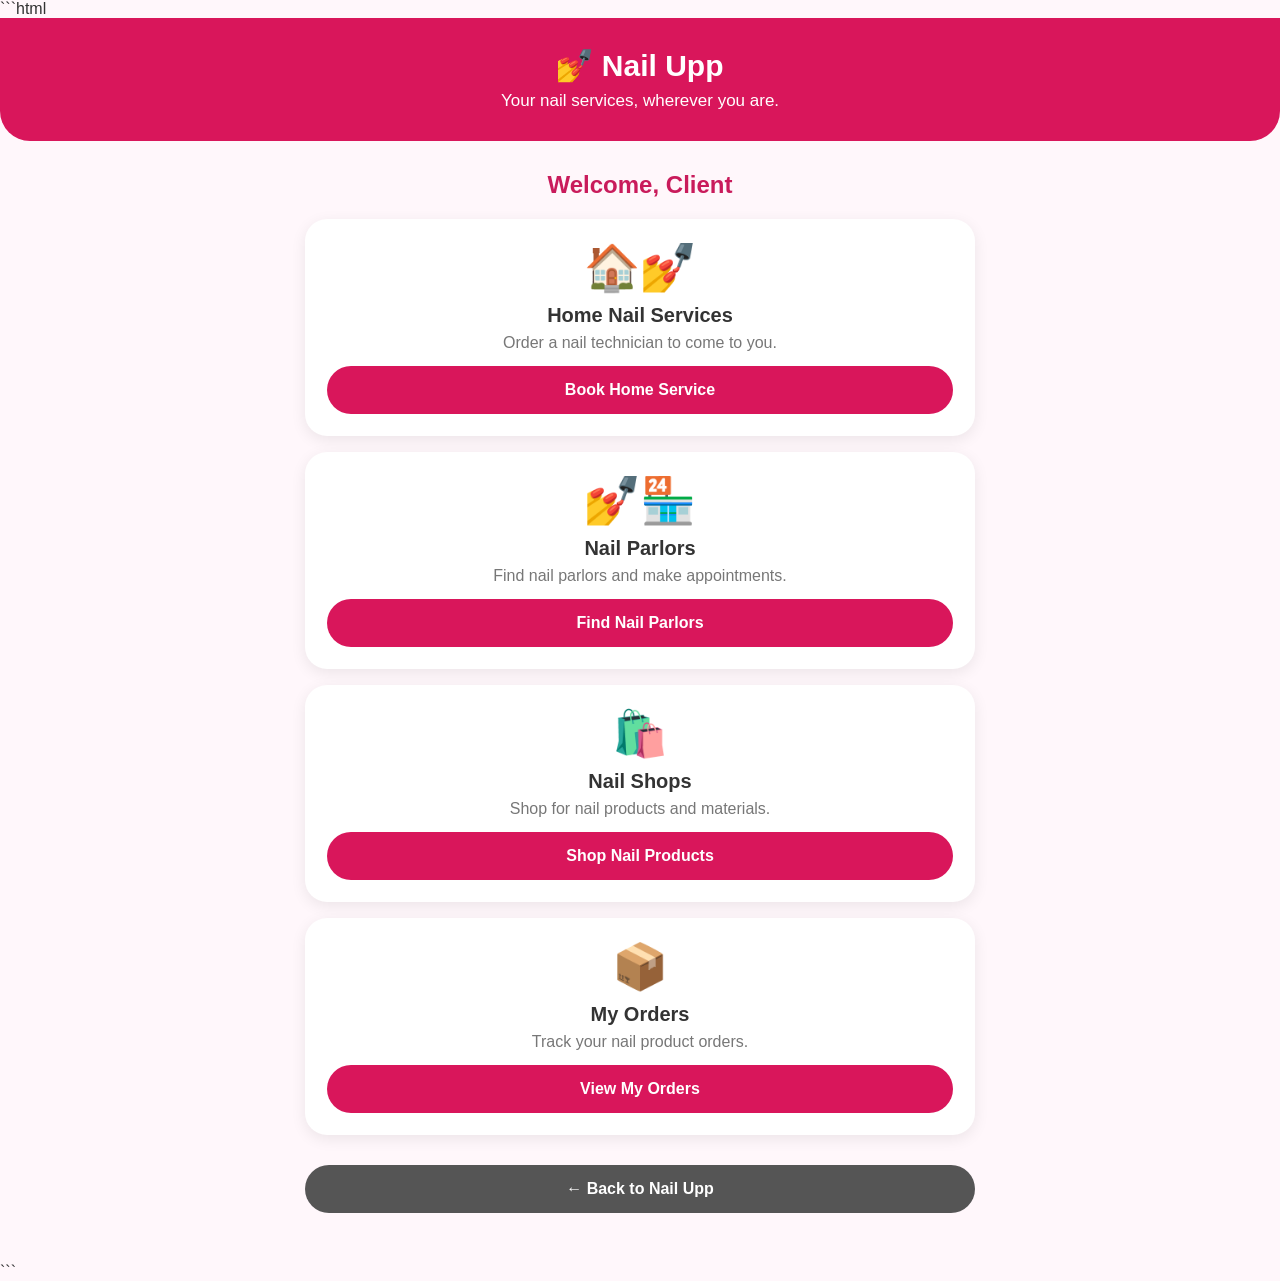
==== commit ed591947: "Update client.html" ====
--- a/client.html
+++ b/client.html
@@ -1,8 +1,10 @@
+```html
 <!DOCTYPE html>
 <html lang="en">
 <head>
 <meta charset="UTF-8">
 <meta name="viewport" content="width=device-width, initial-scale=1.0">
+
 <title>Nail Upp - Client</title>
 
 <style>
@@ -19,112 +21,72 @@
 }
 
 header {
-  background: #d81b60;
+  background: #d9165b;
   color: white;
   text-align: center;
-  padding: 25px 15px;
-  border-radius: 0 0 25px 25px;
+  padding: 30px 18px;
+  border-radius: 0 0 30px 30px;
 }
 
 header h1 {
-  font-size: 28px;
+  font-size: 30px;
+}
+
+header p {
+  margin-top: 8px;
+  font-size: 17px;
 }
 
 .container {
   max-width: 700px;
   margin: auto;
-  padding: 20px 15px 40px;
-}
-
-.welcome,
+  padding: 20px 15px 50px;
+}
+
+h2 {
+  text-align: center;
+  color: #c91b5b;
+  margin: 10px 0 20px;
+}
+
 .card {
   background: white;
-  padding: 20px;
-  margin-bottom: 18px;
-  border-radius: 18px;
+  padding: 22px;
+  border-radius: 22px;
+  margin-bottom: 16px;
   box-shadow: 0 4px 15px rgba(0,0,0,0.08);
 }
 
-.welcome {
-  text-align: center;
-}
-
-.welcome h2 {
-  color: #d81b60;
-  margin-bottom: 8px;
-}
-
-.menu-button {
+.icon {
+  font-size: 45px;
+  text-align: center;
+  margin-bottom: 10px;
+}
+
+.card h3 {
+  text-align: center;
+  font-size: 20px;
+}
+
+.card p {
+  text-align: center;
+  color: #777;
+  margin-top: 7px;
+}
+
+button {
   width: 100%;
   border: none;
   border-radius: 25px;
   padding: 15px;
-  margin-top: 12px;
-  background: #d81b60;
+  margin-top: 14px;
+  background: #d9165b;
   color: white;
   font-size: 16px;
   font-weight: bold;
 }
 
-.orders-title {
-  color: #d81b60;
-  margin-bottom: 15px;
-}
-
-.order {
-  border: 1px solid #eee;
-  padding: 15px;
-  border-radius: 15px;
-  margin-bottom: 15px;
-}
-
-.order p {
-  margin: 7px 0;
-}
-
-.item {
-  background: #fff7fb;
-  padding: 10px;
-  border-radius: 10px;
-  margin-top: 8px;
-}
-
-.total {
-  font-size: 17px;
-  font-weight: bold;
-  margin-top: 12px;
-}
-
-.status {
-  text-align: center;
-  padding: 10px;
-  border-radius: 10px;
-  margin-top: 12px;
-  font-weight: bold;
-}
-
-.waiting {
-  background: #fff3cd;
-  color: #856404;
-}
-
-.accepted {
-  background: #e8f5e9;
-  color: #2e7d32;
-}
-
-.declined {
-  background: #ffebee;
-  color: #c62828;
-}
-
-.empty {
-  text-align: center;
-  color: #777;
-  padding: 15px;
-}
-
-.logout {
+.gray {
   background: #555;
 }
 </style>
@@ -133,46 +95,103 @@
 <body>
 
 <header>
+
   <h1>💅 Nail Upp</h1>
-  <p>Client Dashboard</p>
+
+  <p>Your nail services, wherever you are.</p>
+
 </header>
 
+
 <div class="container">
 
-  <div class="welcome">
-    <h2>Welcome, <span id="clientName">Client</span> 👋</h2>
-    <p>What would you like to do?</p>
-
-    <button class="menu-button"
-      onclick="openShops()">
-      🛍️ Shop Nail Products
-    </button>
-
-    <button class="menu-button"
-      onclick="showOrders()">
-      🛒 My Orders
-    </button>
-  </div>
-
-
-  <div class="card" id="ordersSection">
-
-    <h2 class="orders-title">
-      🛒 My Orders
-    </h2>
-
-    <div id="orders">
-      <p class="empty">
-        You have no orders yet.
-      </p>
-    </div>
-
-  </div>
-
-
-  <button class="menu-button logout"
-    onclick="logout()">
-    Log Out
+  <h2>Welcome, Client</h2>
+
+
+  <!-- HOME SERVICE -->
+
+  <div class="card">
+
+    <div class="icon">🏠💅</div>
+
+    <h3>Home Nail Services</h3>
+
+    <p>
+      Order a nail technician to come to you.
+    </p>
+
+    <button onclick="openHomeService()">
+      Book Home Service
+    </button>
+
+  </div>
+
+
+  <!-- NAIL PARLORS -->
+
+  <div class="card">
+
+    <div class="icon">💅🏪</div>
+
+    <h3>Nail Parlors</h3>
+
+    <p>
+      Find nail parlors and make appointments.
+    </p>
+
+    <button onclick="openParlors()">
+      Find Nail Parlors
+    </button>
+
+  </div>
+
+
+  <!-- NAIL SHOPS -->
+
+  <div class="card">
+
+    <div class="icon">🛍️</div>
+
+    <h3>Nail Shops</h3>
+
+    <p>
+      Shop for nail products and materials.
+    </p>
+
+    <button onclick="openShops()">
+      Shop Nail Products
+    </button>
+
+  </div>
+
+
+  <!-- MY ORDERS -->
+
+  <div class="card">
+
+    <div class="icon">📦</div>
+
+    <h3>My Orders</h3>
+
+    <p>
+      Track your nail product orders.
+    </p>
+
+    <button onclick="openOrders()">
+      View My Orders
+    </button>
+
+  </div>
+
+
+  <!-- BACK -->
+
+  <button
+    class="gray"
+    onclick="goHome()">
+
+    ← Back to Nail Upp
+
   </button>
 
 </div>
@@ -180,27 +199,21 @@
 
 <script>
 
-let orders = [];
-
-
-/* LOAD CLIENT */
-
-function loadClient() {
-
-  const name =
-    localStorage.getItem("nailUppName");
-
-  document.getElementById(
-    "clientName"
-  ).textContent =
-    name || "Client";
-
-  loadOrders();
-
-}
-
-
-/* OPEN NAIL SHOPS */
+function openHomeService() {
+
+  window.location.href =
+    "home-service.html";
+
+}
+
+
+function openParlors() {
+
+  window.location.href =
+    "parlor.html";
+
+}
+
 
 function openShops() {
 
@@ -210,215 +223,23 @@
 }
 
 
-/* LOAD ORDERS */
-
-function loadOrders() {
-
-  /*
-    The current test version stores the
-    latest order here.
-  */
-
-  const saved =
-    localStorage.getItem(
-      "nailUppProductOrder"
-    );
-
-
-  if (saved) {
-
-    const order =
-      JSON.parse(saved);
-
-    orders = [order];
-
-  } else {
-
-    orders = [];
-
-  }
-
-
-  displayOrders();
-
-}
-
-
-/* DISPLAY ORDERS */
-
-function displayOrders() {
-
-  const container =
-    document.getElementById(
-      "orders"
-    );
-
-
-  if (orders.length === 0) {
-
-    container.innerHTML =
-      '<p class="empty">' +
-      'You have no orders yet.' +
-      '</p>';
-
-    return;
-  }
-
-
-  let html = "";
-
-
-  orders.slice().reverse().forEach(
-    function(order) {
-
-      let statusClass =
-        "status waiting";
-
-
-      if (
-        order.status ===
-        "Accepted by shop"
-      ) {
-
-        statusClass =
-          "status accepted";
-
-      }
-
-
-      if (
-        order.status ===
-        "Declined by shop"
-      ) {
-
-        statusClass =
-          "status declined";
-
-      }
-
-
-      html +=
-
-        '<div class="order">' +
-
-        '<p><strong>Order:</strong> ' +
-        order.id +
-        '</p>' +
-
-        '<p><strong>Shop:</strong> ' +
-        (order.shopName ||
-        "Nail Shop") +
-        '</p>' +
-
-        '<p><strong>Date:</strong> ' +
-        (order.date || "") +
-        '</p>';
-
-
-      if (order.items) {
-
-        order.items.forEach(
-          function(item) {
-
-            html +=
-
-              '<div class="item">' +
-
-              '<strong>' +
-              item.name +
-              '</strong>' +
-
-              '<p>Quantity: ' +
-              item.quantity +
-              '</p>' +
-
-              '<p>Price: UGX ' +
-              Number(item.price)
-                .toLocaleString() +
-              '</p>' +
-
-              '</div>';
-
-          }
-        );
-
-      }
-
-
-      html +=
-
-        '<p class="total">' +
-
-        'TOTAL: UGX ' +
-
-        Number(order.total || 0)
-          .toLocaleString() +
-
-        '</p>' +
-
-        '<div class="' +
-        statusClass +
-        '">' +
-
-        (order.status ||
-        "Waiting for shop") +
-
-        '</div>' +
-
-        '</div>';
-
-    }
-  );
-
-
-  container.innerHTML =
-    html;
-
-}
-
-
-/* SHOW ORDERS */
-
-function showOrders() {
-
-  document.getElementById(
-    "ordersSection"
-  ).scrollIntoView({
-    behavior: "smooth"
-  });
-
-  loadOrders();
-
-}
-
-
-/* LOGOUT */
-
-function logout() {
-
-  localStorage.removeItem(
-    "nailUppName"
-  );
-
-  localStorage.removeItem(
-    "nailUppPhone"
-  );
-
-  localStorage.removeItem(
-    "nailUppEmail"
-  );
+function openOrders() {
+
+  window.location.href =
+    "my-orders.html";
+
+}
+
+
+function goHome() {
 
   window.location.href =
     "index.html";
 
 }
-
-
-/* START */
-
-loadClient();
 
 </script>
 
 </body>
 </html>
+```
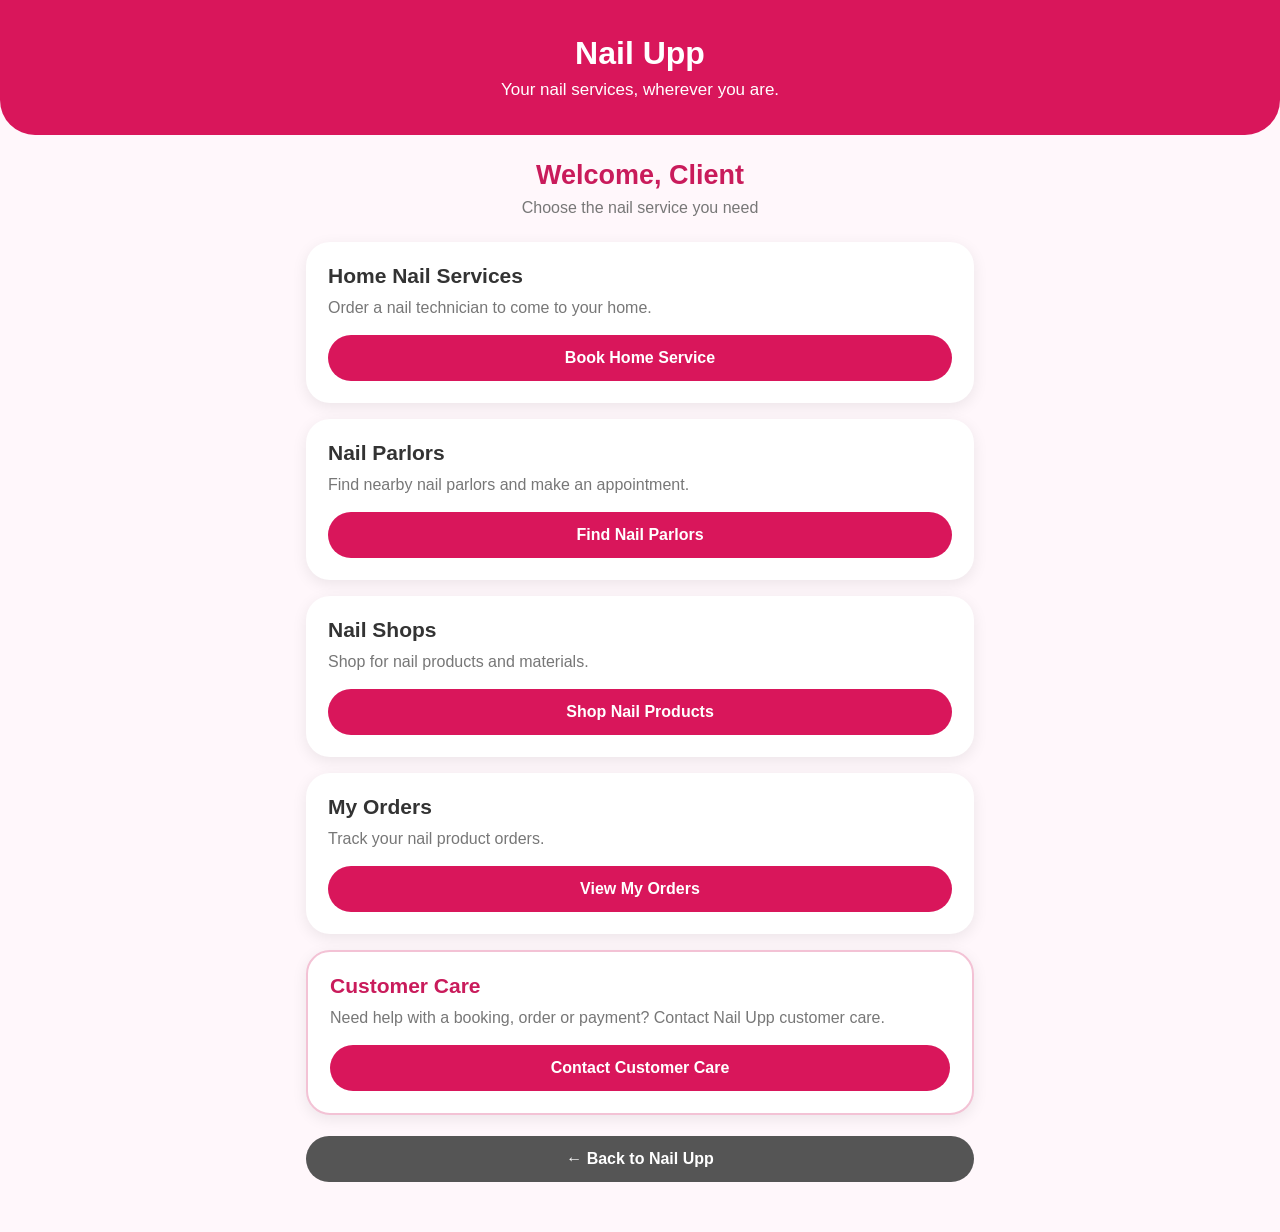
==== commit 57e3c977: "Update client.html" ====
--- a/client.html
+++ b/client.html
@@ -1,4 +1,3 @@
-```html
 <!DOCTYPE html>
 <html lang="en">
 <head>
@@ -8,86 +7,101 @@
 <title>Nail Upp - Client</title>
 
 <style>
-* {
-  box-sizing: border-box;
-  margin: 0;
-  padding: 0;
-}
-
-body {
-  font-family: Arial, sans-serif;
-  background: #fff7fb;
-  color: #333;
-}
-
-header {
-  background: #d9165b;
-  color: white;
-  text-align: center;
-  padding: 30px 18px;
-  border-radius: 0 0 30px 30px;
-}
-
-header h1 {
-  font-size: 30px;
-}
-
-header p {
-  margin-top: 8px;
-  font-size: 17px;
-}
-
-.container {
-  max-width: 700px;
-  margin: auto;
-  padding: 20px 15px 50px;
-}
-
-h2 {
-  text-align: center;
-  color: #c91b5b;
-  margin: 10px 0 20px;
-}
-
-.card {
-  background: white;
-  padding: 22px;
-  border-radius: 22px;
-  margin-bottom: 16px;
-  box-shadow: 0 4px 15px rgba(0,0,0,0.08);
-}
-
-.icon {
-  font-size: 45px;
-  text-align: center;
-  margin-bottom: 10px;
-}
-
-.card h3 {
-  text-align: center;
-  font-size: 20px;
-}
-
-.card p {
-  text-align: center;
-  color: #777;
-  margin-top: 7px;
-}
-
-button {
-  width: 100%;
-  border: none;
-  border-radius: 25px;
-  padding: 15px;
-  margin-top: 14px;
-  background: #d9165b;
-  color: white;
-  font-size: 16px;
-  font-weight: bold;
-}
-
-.gray {
-  background: #555;
+*{
+  box-sizing:border-box;
+  margin:0;
+  padding:0;
+}
+
+body{
+  font-family:Arial,sans-serif;
+  background:#fff7fb;
+  color:#333;
+}
+
+header{
+  background:#d9165b;
+  color:white;
+  text-align:center;
+  padding:35px 20px;
+  border-radius:0 0 35px 35px;
+}
+
+header h1{
+  font-size:32px;
+  margin-bottom:8px;
+}
+
+header p{
+  font-size:17px;
+}
+
+.container{
+  max-width:700px;
+  margin:auto;
+  padding:25px 16px 50px;
+}
+
+h2{
+  text-align:center;
+  color:#c91b5b;
+  margin-bottom:8px;
+  font-size:27px;
+}
+
+.subtitle{
+  text-align:center;
+  color:#777;
+  margin-bottom:25px;
+  font-size:16px;
+}
+
+.card{
+  background:white;
+  padding:22px;
+  border-radius:24px;
+  margin-bottom:16px;
+  box-shadow:0 4px 15px rgba(0,0,0,0.08);
+}
+
+.card h3{
+  color:#333;
+  font-size:21px;
+  margin-bottom:8px;
+}
+
+.card p{
+  color:#777;
+  line-height:1.5;
+  margin-bottom:15px;
+}
+
+button{
+  width:100%;
+  border:none;
+  border-radius:25px;
+  padding:14px;
+  background:#d9165b;
+  color:white;
+  font-size:16px;
+  font-weight:bold;
+}
+
+button:active{
+  transform:scale(.98);
+}
+
+.care{
+  border:2px solid #f3c2d5;
+}
+
+.care h3{
+  color:#c91b5b;
+}
+
+.gray{
+  background:#555;
+  margin-top:5px;
 }
 </style>
 </head>
@@ -95,151 +109,111 @@
 <body>
 
 <header>
-
-  <h1>💅 Nail Upp</h1>
-
+  <h1>Nail Upp</h1>
   <p>Your nail services, wherever you are.</p>
-
 </header>
 
-
 <div class="container">
 
-  <h2>Welcome, Client</h2>
-
-
-  <!-- HOME SERVICE -->
-
-  <div class="card">
-
-    <div class="icon">🏠💅</div>
-
-    <h3>Home Nail Services</h3>
-
-    <p>
-      Order a nail technician to come to you.
-    </p>
-
-    <button onclick="openHomeService()">
-      Book Home Service
-    </button>
-
-  </div>
-
-
-  <!-- NAIL PARLORS -->
-
-  <div class="card">
-
-    <div class="icon">💅🏪</div>
-
-    <h3>Nail Parlors</h3>
-
-    <p>
-      Find nail parlors and make appointments.
-    </p>
-
-    <button onclick="openParlors()">
-      Find Nail Parlors
-    </button>
-
-  </div>
-
-
-  <!-- NAIL SHOPS -->
-
-  <div class="card">
-
-    <div class="icon">🛍️</div>
-
-    <h3>Nail Shops</h3>
-
-    <p>
-      Shop for nail products and materials.
-    </p>
-
-    <button onclick="openShops()">
-      Shop Nail Products
-    </button>
-
-  </div>
-
-
-  <!-- MY ORDERS -->
-
-  <div class="card">
-
-    <div class="icon">📦</div>
-
-    <h3>My Orders</h3>
-
-    <p>
-      Track your nail product orders.
-    </p>
-
-    <button onclick="openOrders()">
-      View My Orders
-    </button>
-
-  </div>
-
-
-  <!-- BACK -->
-
-  <button
-    class="gray"
-    onclick="goHome()">
-
-    ← Back to Nail Upp
-
-  </button>
-
-</div>
-
+<h2>Welcome, Client</h2>
+
+<p class="subtitle">
+Choose the nail service you need
+</p>
+
+<div class="card">
+  <h3>Home Nail Services</h3>
+  <p>
+    Order a nail technician to come to your home.
+  </p>
+
+  <button onclick="openHomeService()">
+    Book Home Service
+  </button>
+</div>
+
+<div class="card">
+  <h3>Nail Parlors</h3>
+  <p>
+    Find nearby nail parlors and make an appointment.
+  </p>
+
+  <button onclick="openParlors()">
+    Find Nail Parlors
+  </button>
+</div>
+
+<div class="card">
+  <h3>Nail Shops</h3>
+  <p>
+    Shop for nail products and materials.
+  </p>
+
+  <button onclick="openShops()">
+    Shop Nail Products
+  </button>
+</div>
+
+<div class="card">
+  <h3>My Orders</h3>
+  <p>
+    Track your nail product orders.
+  </p>
+
+  <button onclick="openOrders()">
+    View My Orders
+  </button>
+</div>
+
+<div class="card care">
+  <h3>Customer Care</h3>
+  <p>
+    Need help with a booking, order or payment?
+    Contact Nail Upp customer care.
+  </p>
+
+  <button onclick="customerCare()">
+    Contact Customer Care
+  </button>
+</div>
+
+<button class="gray" onclick="goHome()">
+  ← Back to Nail Upp
+</button>
+
+</div>
 
 <script>
 
-function openHomeService() {
-
-  window.location.href =
-    "home-service.html";
-
-}
-
-
-function openParlors() {
-
-  window.location.href =
-    "parlor.html";
-
-}
-
-
-function openShops() {
-
-  window.location.href =
-    "shops.html";
-
-}
-
-
-function openOrders() {
-
-  window.location.href =
-    "my-orders.html";
-
-}
-
-
-function goHome() {
-
-  window.location.href =
-    "index.html";
-
+function openHomeService(){
+  window.location.href="home-service.html";
+}
+
+function openParlors(){
+  window.location.href="parlor.html";
+}
+
+function openShops(){
+  window.location.href="shops.html";
+}
+
+function openOrders(){
+  window.location.href="my-orders.html";
+}
+
+function customerCare(){
+  alert(
+    "Nail Upp Customer Care\n\n" +
+    "We are here to help you with bookings, orders and payments.\n\n" +
+    "Please contact Nail Upp Customer Care."
+  );
+}
+
+function goHome(){
+  window.location.href="index.html";
 }
 
 </script>
 
 </body>
 </html>
-```
